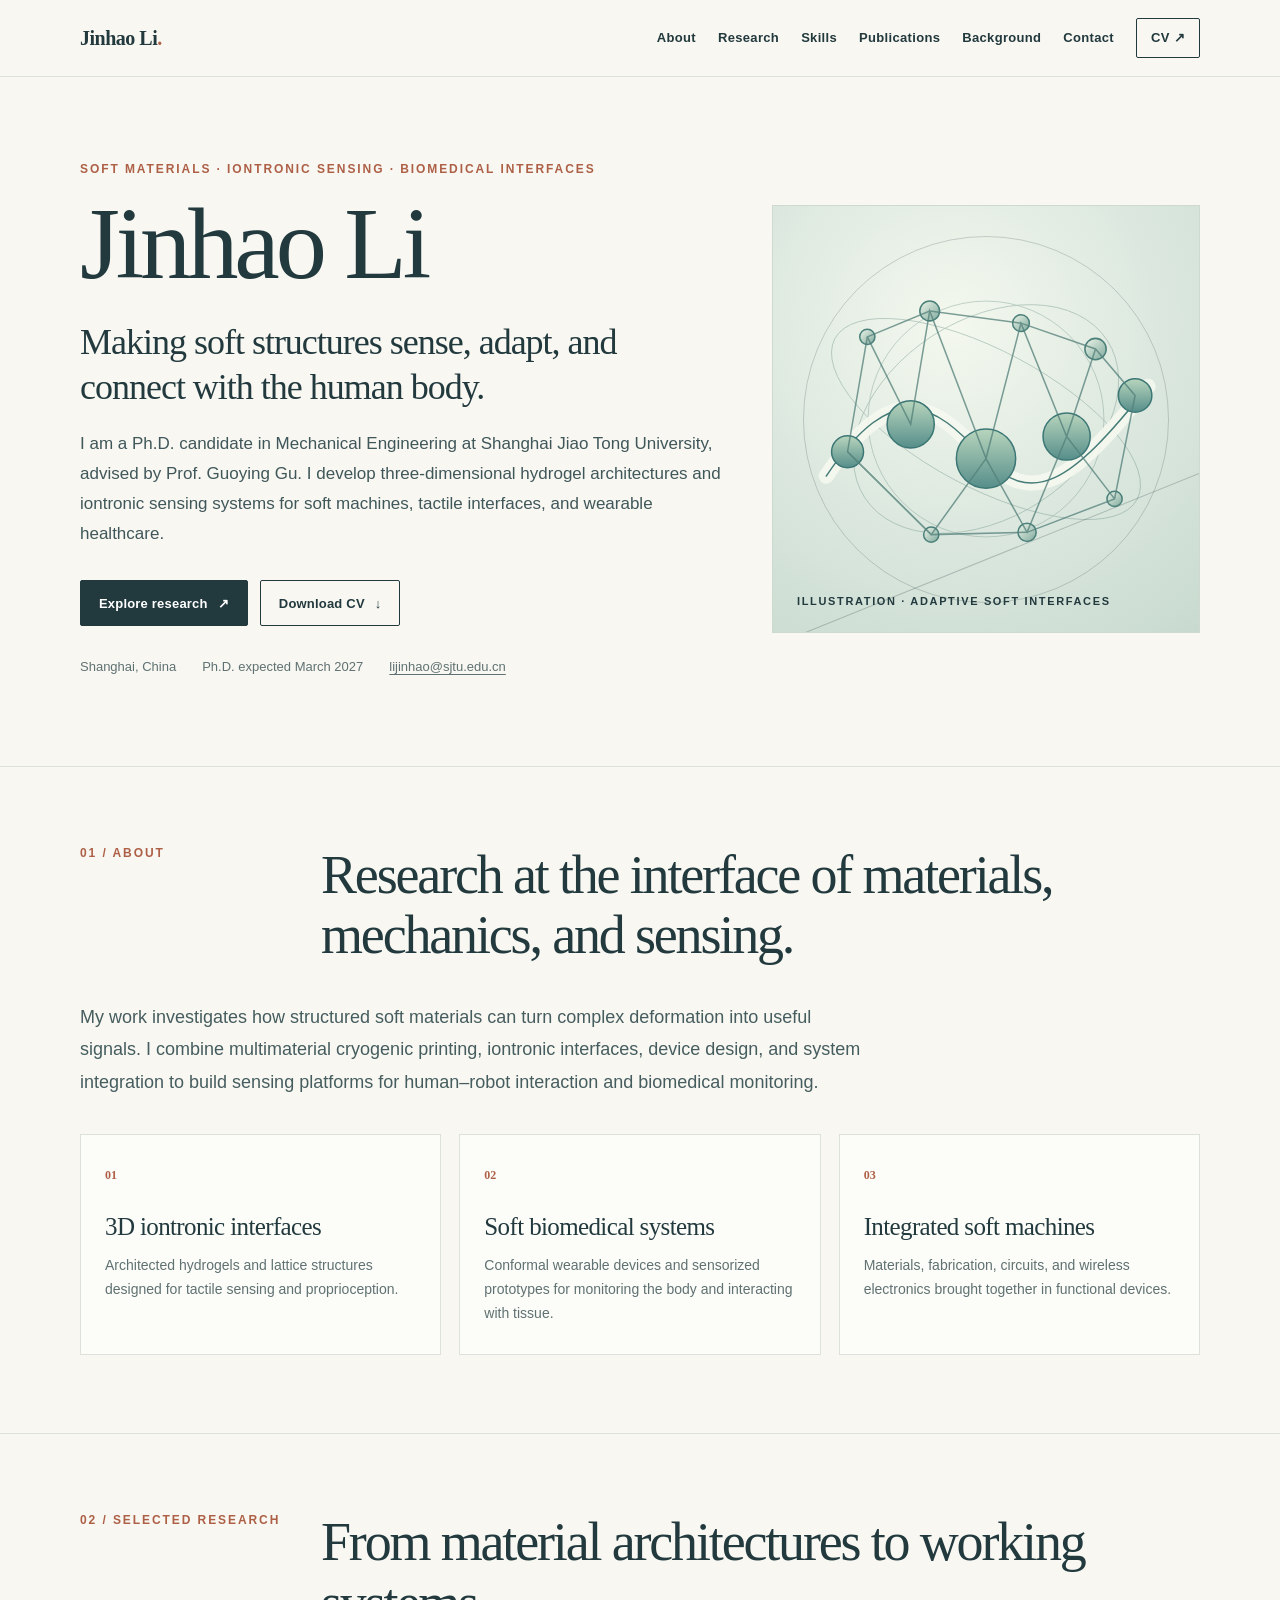
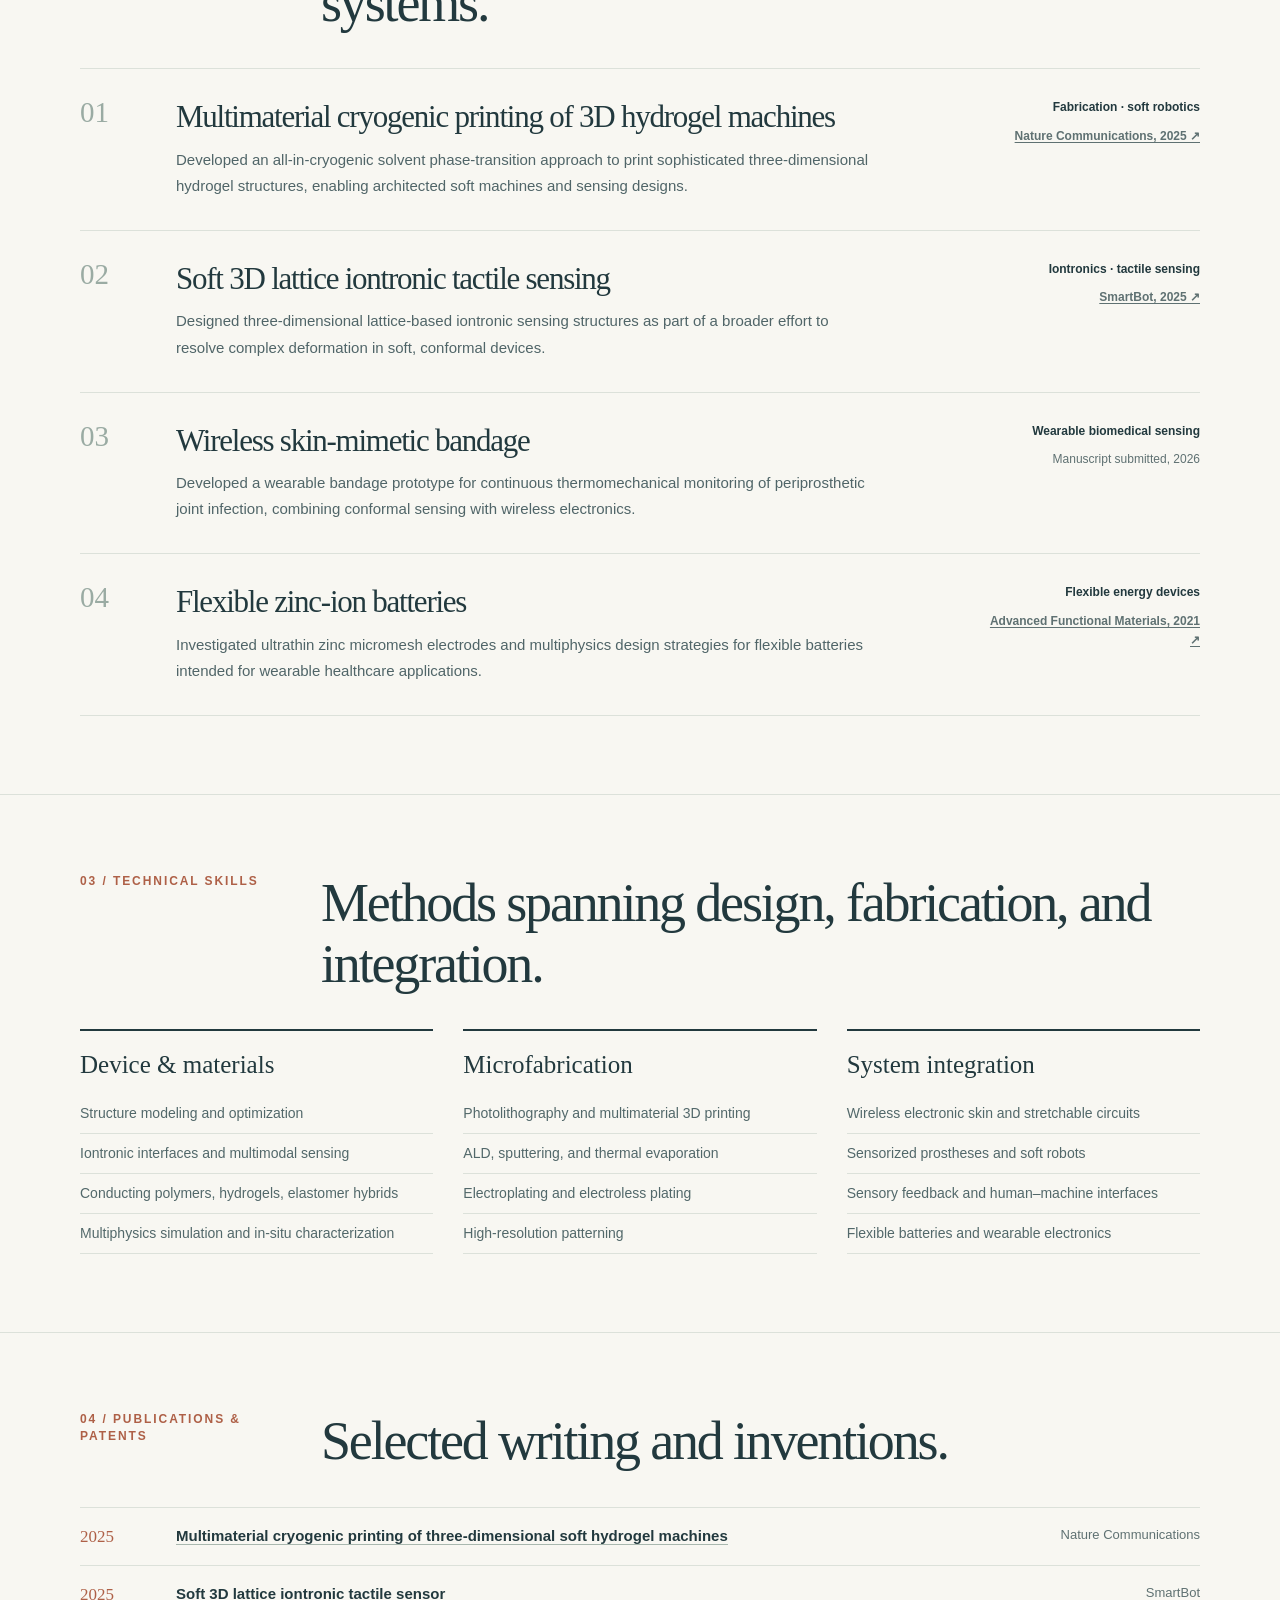
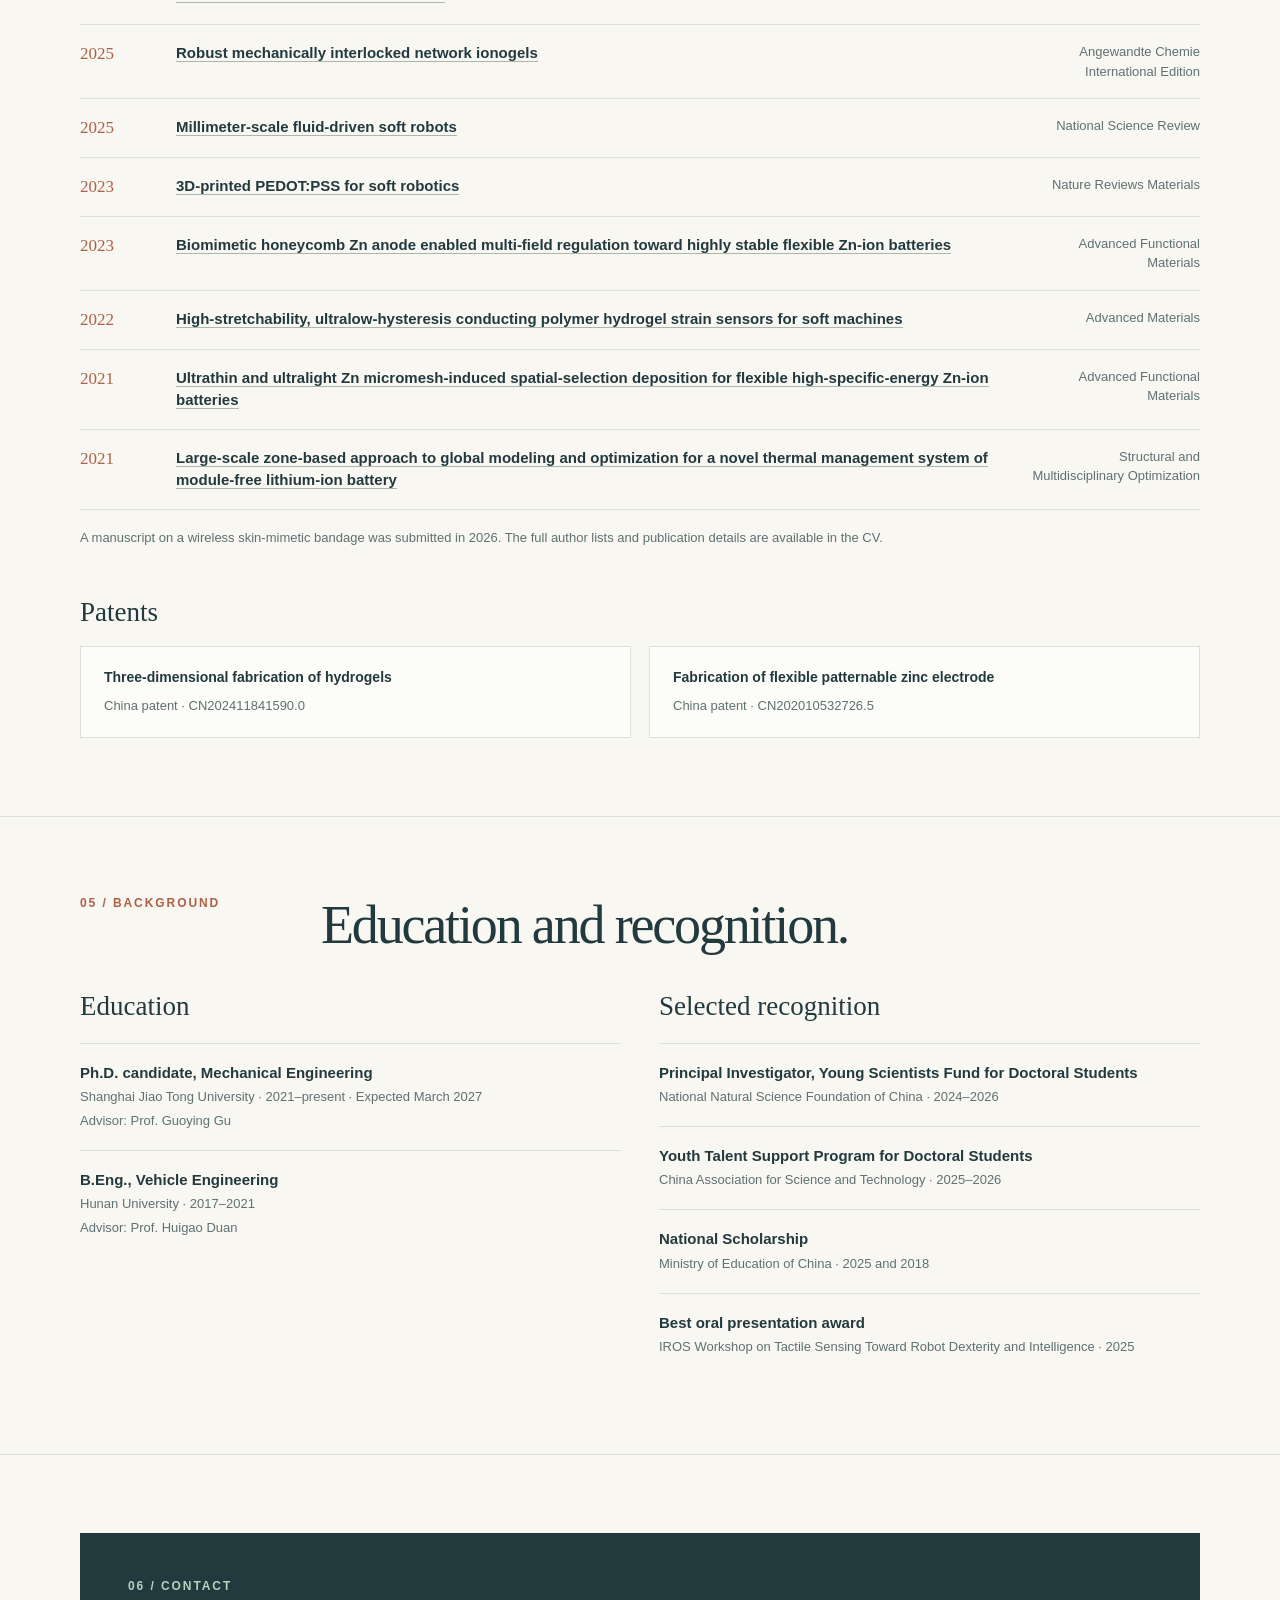
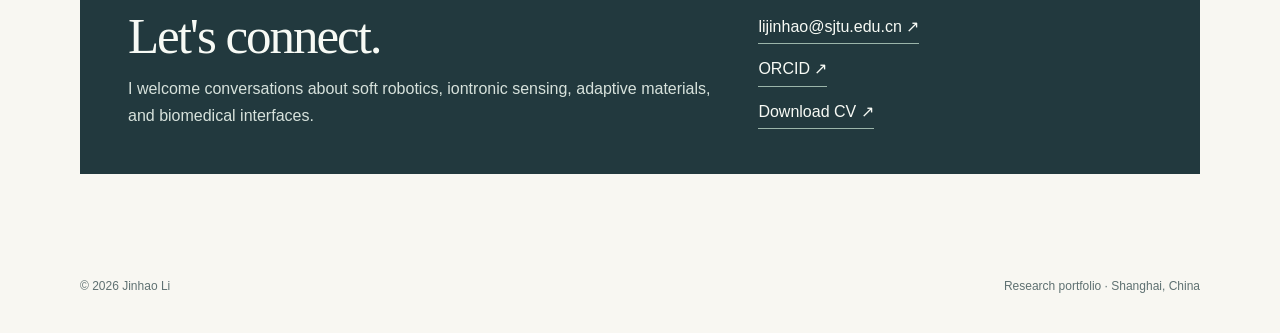
==== index.html @ f96c046f "Add files via upload" ====
<!doctype html>
<html lang="en">
<head>
  <meta charset="utf-8">
  <meta name="viewport" content="width=device-width, initial-scale=1">
  <meta name="theme-color" content="#f8f7f2">
  <meta name="description" content="Jinhao Li is a Ph.D. candidate in Mechanical Engineering at Shanghai Jiao Tong University researching iontronic sensing, soft hydrogel machines, and biomedical interfaces.">
  <title>Jinhao Li | Soft Materials &amp; Iontronic Sensing</title>
  <link rel="icon" href="data:image/svg+xml,%3Csvg xmlns='http://www.w3.org/2000/svg' viewBox='0 0 64 64'%3E%3Crect width='64' height='64' rx='12' fill='%2322393e'/%3E%3Ctext x='32' y='42' text-anchor='middle' fill='%23f8f7f2' font-size='29' font-family='Georgia'%3EJL%3C/text%3E%3C/svg%3E">
  <style>
    :root{--paper:#f8f7f2;--ink:#22393e;--muted:#5f7172;--line:#dce1da;--accent:#ae6047;--sage:#dce9de;--white:#fff;--width:1120px}
    *{box-sizing:border-box}
    html{scroll-behavior:smooth}
    body{margin:0;background:var(--paper);color:var(--ink);font:16px/1.65 -apple-system,BlinkMacSystemFont,"Segoe UI",Arial,sans-serif}
    a{color:inherit;text-underline-offset:.2em}
    a:hover{color:var(--accent)}
    a:focus-visible,summary:focus-visible{outline:3px solid var(--accent);outline-offset:4px}
    .wrap{width:min(var(--width),calc(100% - 56px));margin:auto}
    .skip{position:absolute;top:-50px;left:18px;background:var(--ink);color:#fff;padding:8px 14px;z-index:10}
    .skip:focus{top:12px;color:#fff}
    .site-header{border-bottom:1px solid var(--line);background:rgba(248,247,242,.95)}
    .nav{display:flex;align-items:center;justify-content:space-between;gap:28px;min-height:76px}
    .brand{font:700 20px/1 Georgia,"Times New Roman",serif;letter-spacing:-.025em;text-decoration:none;white-space:nowrap}
    .brand span{color:var(--accent)}
    .nav-links{display:flex;gap:22px;align-items:center;flex-wrap:wrap}
    .nav-links a{font-size:13px;font-weight:650;text-decoration:none;letter-spacing:.025em}
    .nav-links .nav-cv{padding:8px 14px;border:1px solid var(--ink);border-radius:2px}
    .eyebrow,.section-kicker{font-size:12px;line-height:1.4;font-weight:750;letter-spacing:.16em;text-transform:uppercase;color:var(--accent)}
    .hero{display:grid;grid-template-columns:minmax(0,1.2fr) minmax(330px,.8fr);align-items:center;gap:50px;padding:84px 0 88px}
    h1,h2,h3,p{margin-top:0}
    h1,h2,.feature-title{font-family:Georgia,"Times New Roman",serif;font-weight:400;letter-spacing:-.04em}
    h1{font-size:clamp(64px,8vw,110px);line-height:.98;margin:16px 0 26px}
    .hero-title{font-family:Georgia,"Times New Roman",serif;font-size:clamp(25px,3vw,36px);line-height:1.24;letter-spacing:-.028em;max-width:670px;margin-bottom:20px}
    .hero-copy{max-width:660px;color:#40575a;font-size:17px;line-height:1.75}
    .hero-actions{display:flex;flex-wrap:wrap;gap:12px;margin:32px 0 30px}
    .button{display:inline-flex;align-items:center;justify-content:center;gap:10px;min-height:46px;padding:10px 18px;border:1px solid var(--ink);border-radius:2px;text-decoration:none;font-size:13px;font-weight:750;letter-spacing:.015em}
    .button.primary{background:var(--ink);color:var(--white)}
    .button.primary:hover{background:var(--accent);border-color:var(--accent)}
    .button.secondary:hover{background:var(--sage)}
    .hero-meta{display:flex;gap:18px 26px;flex-wrap:wrap;color:var(--muted);font-size:13px}
    .art{position:relative;aspect-ratio:1/1;min-height:360px;border:1px solid #ced9cf;background:radial-gradient(circle at 42% 28%,#f4f8ee 0,#dce8df 52%,#c8dacf 100%);overflow:hidden}
    .art::before{content:"";position:absolute;inset:7%;border:1px solid rgba(34,57,62,.2);border-radius:50%}
    .art::after{content:"";position:absolute;left:-12%;right:-12%;bottom:17%;height:1px;background:rgba(34,57,62,.25);transform:rotate(-22deg)}
    .art svg{width:100%;height:100%;display:block}
    .art-label{position:absolute;left:24px;bottom:22px;font-size:11px;font-weight:750;letter-spacing:.15em;text-transform:uppercase;color:var(--ink)}
    section{scroll-margin-top:28px}
    .section{padding:78px 0;border-top:1px solid var(--line)}
    .section-head{display:grid;grid-template-columns:205px 1fr;gap:36px;margin-bottom:35px}
    h2{font-size:clamp(34px,4.5vw,54px);line-height:1.12;margin:0}
    .section-intro{max-width:790px;color:#465d5f;font-size:18px;line-height:1.8;margin:0}
    .focus-grid{display:grid;grid-template-columns:repeat(3,minmax(0,1fr));gap:18px}
    .focus{padding:26px 24px 29px;border:1px solid var(--line);background:#fcfcf8;min-height:216px}
    .focus .num{font:700 12px/1 Georgia,serif;color:var(--accent)}
    .focus h3{font:400 25px/1.15 Georgia,serif;letter-spacing:-.025em;margin:26px 0 12px}
    .focus p{font-size:14px;line-height:1.7;color:var(--muted);margin:0}
    .research-list{border-top:1px solid var(--line)}
    .research-item{display:grid;grid-template-columns:72px 1fr 215px;gap:24px;padding:29px 0 31px;border-bottom:1px solid var(--line)}
    .research-number{font:400 29px/1 Georgia,serif;color:#9aaba3}
    .feature-title{font-size:clamp(24px,3vw,31px);line-height:1.2;margin:0 0 11px}
    .research-item p{max-width:700px;color:#506568;font-size:15px;line-height:1.75;margin:0}
    .research-side{text-align:right;font-size:12px;line-height:1.6;color:var(--muted)}
    .research-side strong{display:block;color:var(--ink);font-weight:700;margin-bottom:9px}
    .research-side a{font-weight:700}
    .skills-grid{display:grid;grid-template-columns:repeat(3,minmax(0,1fr));gap:30px}
    .skill{padding-top:19px;border-top:2px solid var(--ink)}
    .skill h3{font:400 25px/1.2 Georgia,serif;margin-bottom:14px}
    .skill ul{list-style:none;padding:0;margin:0}
    .skill li{border-bottom:1px solid var(--line);padding:9px 0;color:#52686a;font-size:14px;line-height:1.5}
    .publication-list{list-style:none;padding:0;margin:0;border-top:1px solid var(--line)}
    .publication-list li{display:grid;grid-template-columns:72px 1fr 170px;gap:24px;align-items:start;padding:17px 0;border-bottom:1px solid var(--line)}
    .pub-year{font:400 17px/1.4 Georgia,serif;color:var(--accent)}
    .pub-title{font-size:15px;font-weight:650;line-height:1.5;margin:0}
    .pub-title a{text-decoration:none;border-bottom:1px solid #a9b8af}
    .pub-journal{text-align:right;color:var(--muted);font-size:13px;line-height:1.5}
    .note{font-size:13px;color:var(--muted);margin:17px 0 0}
    .subheading{font:400 27px/1.2 Georgia,serif;margin:48px 0 18px}
    .patents{display:grid;grid-template-columns:1fr 1fr;gap:18px}
    .patent{padding:20px 23px;border:1px solid var(--line);background:#fcfcf8}
    .patent strong{display:block;font-size:14px;line-height:1.5}
    .patent span{display:block;color:var(--muted);font-size:13px;margin-top:7px}
    .timeline{display:grid;grid-template-columns:1fr 1fr;gap:38px}
    .timeline h3{font:400 27px/1.2 Georgia,serif;margin-bottom:20px}
    .timeline-item{border-top:1px solid var(--line);padding:18px 0}
    .timeline-item strong{display:block;font-size:15px;line-height:1.5}
    .timeline-item span{display:block;color:var(--muted);font-size:13px;line-height:1.6;margin-top:3px}
    .contact-panel{display:grid;grid-template-columns:1.2fr .8fr;gap:40px;align-items:end;padding:45px 48px;background:var(--ink);color:#f7faf5}
    .contact-panel .section-kicker{color:#b8d0be}
    .contact-panel h2{font-size:clamp(35px,4vw,51px);margin:13px 0 10px}
    .contact-panel p{max-width:590px;color:#d7e2dc;line-height:1.7;margin:0}
    .contact-links{display:flex;flex-direction:column;gap:12px;align-items:flex-start}
    .contact-links a{color:#f7faf5;text-decoration:none;border-bottom:1px solid #9bb5aa;padding-bottom:3px;overflow-wrap:anywhere}
    .contact-links a:hover{color:#cfe5d6}
    footer{display:flex;justify-content:space-between;gap:18px;padding:25px 0 36px;color:var(--muted);font-size:12px}
    @media(max-width:920px){.hero{grid-template-columns:1fr;padding:65px 0}.art{width:min(100%,520px);min-height:320px}.section-head{grid-template-columns:1fr;gap:12px}.research-item{grid-template-columns:52px 1fr}.research-side{grid-column:2;text-align:left}.publication-list li{grid-template-columns:60px 1fr}.pub-journal{grid-column:2;text-align:left}}
    @media(max-width:680px){.wrap{width:calc(100% - 34px)}.nav{align-items:flex-start;flex-direction:column;padding:20px 0;gap:16px}.nav-links{width:100%;gap:10px 16px}.nav-links a{font-size:12px}.hero{padding:56px 0 64px;gap:35px}.hero>div{min-width:0}.hero-copy{font-size:16px}.art{min-height:0}.section{padding:62px 0}.focus-grid,.skills-grid,.timeline,.patents,.contact-panel{grid-template-columns:1fr}.focus{min-height:0}.research-item{grid-template-columns:42px 1fr;gap:12px}.contact-panel{padding:32px 26px}.contact-links{margin-top:10px}footer{flex-direction:column;gap:4px}}
    @media(prefers-reduced-motion:reduce){html{scroll-behavior:auto}}
  </style>
</head>
<body>
  <a class="skip" href="#main">Skip to content</a>
  <header class="site-header">
    <nav class="nav wrap" aria-label="Main navigation">
      <a class="brand" href="#top">Jinhao Li<span>.</span></a>
      <div class="nav-links">
        <a href="#about">About</a>
        <a href="#research">Research</a>
        <a href="#skills">Skills</a>
        <a href="#publications">Publications</a>
        <a href="#background">Background</a>
        <a href="#contact">Contact</a>
        <a class="nav-cv" href="CV_Jinhao_Li.pdf" target="_blank" rel="noopener">CV ↗</a>
      </div>
    </nav>
  </header>

  <main id="main">
    <div class="wrap" id="top">
      <div class="hero">
        <div>
          <div class="eyebrow">Soft materials · iontronic sensing · biomedical interfaces</div>
          <h1>Jinhao Li</h1>
          <p class="hero-title">Making soft structures sense, adapt, and connect with the human body.</p>
          <p class="hero-copy">I am a Ph.D. candidate in Mechanical Engineering at Shanghai Jiao Tong University, advised by Prof. Guoying Gu. I develop three-dimensional hydrogel architectures and iontronic sensing systems for soft machines, tactile interfaces, and wearable healthcare.</p>
          <div class="hero-actions">
            <a class="button primary" href="#research">Explore research <span aria-hidden="true">↗</span></a>
            <a class="button secondary" href="CV_Jinhao_Li.pdf" target="_blank" rel="noopener">Download CV <span aria-hidden="true">↓</span></a>
          </div>
          <div class="hero-meta"><span>Shanghai, China</span><span>Ph.D. expected March 2027</span><span><a href="mailto:lijinhao@sjtu.edu.cn">lijinhao@sjtu.edu.cn</a></span></div>
        </div>
        <div class="art" aria-hidden="true">
          <svg viewBox="0 0 560 560" xmlns="http://www.w3.org/2000/svg">
            <defs>
              <linearGradient id="g" x1="0" y1="0" x2="1" y2="1"><stop stop-color="#edf5e8"/><stop offset="1" stop-color="#80a99e"/></linearGradient>
              <linearGradient id="g2" x1="0" y1="0" x2="0" y2="1"><stop stop-color="#b8d5bd"/><stop offset="1" stop-color="#568e8a"/></linearGradient>
            </defs>
            <g fill="none" stroke="#668d83" stroke-width="1" opacity=".45"><ellipse cx="280" cy="280" rx="190" ry="130" transform="rotate(-33 280 280)"/><ellipse cx="280" cy="280" rx="225" ry="90" transform="rotate(28 280 280)"/><circle cx="280" cy="280" r="155"/></g>
            <path d="M70 355c89-133 143-94 205-27 65 70 116 38 218-91" fill="none" stroke="#f6f9f0" stroke-width="20" stroke-linecap="round" opacity=".9"/>
            <path d="M70 355c89-133 143-94 205-27 65 70 116 38 218-91" fill="none" stroke="#457c77" stroke-width="2" stroke-linecap="round"/>
            <g fill="url(#g2)" stroke="#3c7775" stroke-width="2"><circle cx="98" cy="323" r="21"/><circle cx="181" cy="287" r="31"/><circle cx="280" cy="332" r="39"/><circle cx="386" cy="303" r="31"/><circle cx="476" cy="249" r="22"/></g>
            <g fill="url(#g)" stroke="#4b807a" stroke-width="2"><circle cx="124" cy="172" r="10"/><circle cx="206" cy="138" r="13"/><circle cx="326" cy="154" r="11"/><circle cx="424" cy="188" r="14"/><circle cx="449" cy="385" r="10"/><circle cx="334" cy="429" r="12"/><circle cx="208" cy="432" r="10"/></g>
            <g fill="none" stroke="#527f79" stroke-width="2" opacity=".75"><path d="M124 172 206 138 326 154 424 188 476 249 449 385 334 429 208 432 98 323 124 172Z"/><path d="M124 172 181 287 206 138 280 332 326 154 386 303 424 188M98 323l110 109 72-100 54 97 52-126 63 82"/></g>
          </svg>
          <div class="art-label">Illustration · adaptive soft interfaces</div>
        </div>
      </div>
    </div>

    <section class="section" id="about"><div class="wrap">
      <div class="section-head"><div class="section-kicker">01 / About</div><h2>Research at the interface of materials, mechanics, and sensing.</h2></div>
      <p class="section-intro">My work investigates how structured soft materials can turn complex deformation into useful signals. I combine multimaterial cryogenic printing, iontronic interfaces, device design, and system integration to build sensing platforms for human–robot interaction and biomedical monitoring.</p>
      <div class="focus-grid" style="margin-top:36px">
        <article class="focus"><span class="num">01</span><h3>3D iontronic interfaces</h3><p>Architected hydrogels and lattice structures designed for tactile sensing and proprioception.</p></article>
        <article class="focus"><span class="num">02</span><h3>Soft biomedical systems</h3><p>Conformal wearable devices and sensorized prototypes for monitoring the body and interacting with tissue.</p></article>
        <article class="focus"><span class="num">03</span><h3>Integrated soft machines</h3><p>Materials, fabrication, circuits, and wireless electronics brought together in functional devices.</p></article>
      </div>
    </div></section>

    <section class="section" id="research"><div class="wrap">
      <div class="section-head"><div class="section-kicker">02 / Selected research</div><h2>From material architectures to working systems.</h2></div>
      <div class="research-list">
        <article class="research-item"><div class="research-number">01</div><div><h3 class="feature-title">Multimaterial cryogenic printing of 3D hydrogel machines</h3><p>Developed an all-in-cryogenic solvent phase-transition approach to print sophisticated three-dimensional hydrogel structures, enabling architected soft machines and sensing designs.</p></div><div class="research-side"><strong>Fabrication · soft robotics</strong><a href="https://www.nature.com/articles/s41467-024-55323-6" target="_blank" rel="noopener noreferrer">Nature Communications, 2025 ↗</a></div></article>
        <article class="research-item"><div class="research-number">02</div><div><h3 class="feature-title">Soft 3D lattice iontronic tactile sensing</h3><p>Designed three-dimensional lattice-based iontronic sensing structures as part of a broader effort to resolve complex deformation in soft, conformal devices.</p></div><div class="research-side"><strong>Iontronics · tactile sensing</strong><a href="https://onlinelibrary.wiley.com/doi/10.1002/smb2.70002" target="_blank" rel="noopener noreferrer">SmartBot, 2025 ↗</a></div></article>
        <article class="research-item"><div class="research-number">03</div><div><h3 class="feature-title">Wireless skin-mimetic bandage</h3><p>Developed a wearable bandage prototype for continuous thermomechanical monitoring of periprosthetic joint infection, combining conformal sensing with wireless electronics.</p></div><div class="research-side"><strong>Wearable biomedical sensing</strong><span>Manuscript submitted, 2026</span></div></article>
        <article class="research-item"><div class="research-number">04</div><div><h3 class="feature-title">Flexible zinc-ion batteries</h3><p>Investigated ultrathin zinc micromesh electrodes and multiphysics design strategies for flexible batteries intended for wearable healthcare applications.</p></div><div class="research-side"><strong>Flexible energy devices</strong><a href="https://advanced.onlinelibrary.wiley.com/doi/abs/10.1002/adfm.202106550" target="_blank" rel="noopener noreferrer">Advanced Functional Materials, 2021 ↗</a></div></article>
      </div>
    </div></section>

    <section class="section" id="skills"><div class="wrap">
      <div class="section-head"><div class="section-kicker">03 / Technical skills</div><h2>Methods spanning design, fabrication, and integration.</h2></div>
      <div class="skills-grid">
        <div class="skill"><h3>Device &amp; materials</h3><ul><li>Structure modeling and optimization</li><li>Iontronic interfaces and multimodal sensing</li><li>Conducting polymers, hydrogels, elastomer hybrids</li><li>Multiphysics simulation and in-situ characterization</li></ul></div>
        <div class="skill"><h3>Microfabrication</h3><ul><li>Photolithography and multimaterial 3D printing</li><li>ALD, sputtering, and thermal evaporation</li><li>Electroplating and electroless plating</li><li>High-resolution patterning</li></ul></div>
        <div class="skill"><h3>System integration</h3><ul><li>Wireless electronic skin and stretchable circuits</li><li>Sensorized prostheses and soft robots</li><li>Sensory feedback and human–machine interfaces</li><li>Flexible batteries and wearable electronics</li></ul></div>
      </div>
    </div></section>

    <section class="section" id="publications"><div class="wrap">
      <div class="section-head"><div class="section-kicker">04 / Publications &amp; patents</div><h2>Selected writing and inventions.</h2></div>
      <ol class="publication-list">
        <li><span class="pub-year">2025</span><p class="pub-title"><a href="https://www.nature.com/articles/s41467-024-55323-6" target="_blank" rel="noopener noreferrer">Multimaterial cryogenic printing of three-dimensional soft hydrogel machines</a></p><span class="pub-journal">Nature Communications</span></li>
        <li><span class="pub-year">2025</span><p class="pub-title"><a href="https://onlinelibrary.wiley.com/doi/10.1002/smb2.70002" target="_blank" rel="noopener noreferrer">Soft 3D lattice iontronic tactile sensor</a></p><span class="pub-journal">SmartBot</span></li>
        <li><span class="pub-year">2025</span><p class="pub-title"><a href="https://onlinelibrary.wiley.com/doi/abs/10.1002/anie.202423847" target="_blank" rel="noopener noreferrer">Robust mechanically interlocked network ionogels</a></p><span class="pub-journal">Angewandte Chemie International Edition</span></li>
        <li><span class="pub-year">2025</span><p class="pub-title"><a href="https://doi.org/10.1093/nsr/nwaf413" target="_blank" rel="noopener noreferrer">Millimeter-scale fluid-driven soft robots</a></p><span class="pub-journal">National Science Review</span></li>
        <li><span class="pub-year">2023</span><p class="pub-title"><a href="https://www.nature.com/articles/s41578-023-00587-5" target="_blank" rel="noopener noreferrer">3D-printed PEDOT:PSS for soft robotics</a></p><span class="pub-journal">Nature Reviews Materials</span></li>
        <li><span class="pub-year">2023</span><p class="pub-title"><a href="https://advanced.onlinelibrary.wiley.com/doi/abs/10.1002/adfm.202300419" target="_blank" rel="noopener noreferrer">Biomimetic honeycomb Zn anode enabled multi-field regulation toward highly stable flexible Zn-ion batteries</a></p><span class="pub-journal">Advanced Functional Materials</span></li>
        <li><span class="pub-year">2022</span><p class="pub-title"><a href="https://advanced.onlinelibrary.wiley.com/doi/10.1002/adma.202203650" target="_blank" rel="noopener noreferrer">High-stretchability, ultralow-hysteresis conducting polymer hydrogel strain sensors for soft machines</a></p><span class="pub-journal">Advanced Materials</span></li>
        <li><span class="pub-year">2021</span><p class="pub-title"><a href="https://advanced.onlinelibrary.wiley.com/doi/abs/10.1002/adfm.202106550" target="_blank" rel="noopener noreferrer">Ultrathin and ultralight Zn micromesh-induced spatial-selection deposition for flexible high-specific-energy Zn-ion batteries</a></p><span class="pub-journal">Advanced Functional Materials</span></li>
        <li><span class="pub-year">2021</span><p class="pub-title"><a href="https://link.springer.com/article/10.1007/s00158-021-03042-7" target="_blank" rel="noopener noreferrer">Large-scale zone-based approach to global modeling and optimization for a novel thermal management system of module-free lithium-ion battery</a></p><span class="pub-journal">Structural and Multidisciplinary Optimization</span></li>
      </ol>
      <p class="note">A manuscript on a wireless skin-mimetic bandage was submitted in 2026. The full author lists and publication details are available in the CV.</p>
      <h3 class="subheading">Patents</h3>
      <div class="patents">
        <div class="patent"><strong>Three-dimensional fabrication of hydrogels</strong><span>China patent · CN202411841590.0</span></div>
        <div class="patent"><strong>Fabrication of flexible patternable zinc electrode</strong><span>China patent · CN202010532726.5</span></div>
      </div>
    </div></section>

    <section class="section" id="background"><div class="wrap">
      <div class="section-head"><div class="section-kicker">05 / Background</div><h2>Education and recognition.</h2></div>
      <div class="timeline">
        <div><h3>Education</h3><div class="timeline-item"><strong>Ph.D. candidate, Mechanical Engineering</strong><span>Shanghai Jiao Tong University · 2021–present · Expected March 2027</span><span>Advisor: Prof. Guoying Gu</span></div><div class="timeline-item"><strong>B.Eng., Vehicle Engineering</strong><span>Hunan University · 2017–2021</span><span>Advisor: Prof. Huigao Duan</span></div></div>
        <div><h3>Selected recognition</h3><div class="timeline-item"><strong>Principal Investigator, Young Scientists Fund for Doctoral Students</strong><span>National Natural Science Foundation of China · 2024–2026</span></div><div class="timeline-item"><strong>Youth Talent Support Program for Doctoral Students</strong><span>China Association for Science and Technology · 2025–2026</span></div><div class="timeline-item"><strong>National Scholarship</strong><span>Ministry of Education of China · 2025 and 2018</span></div><div class="timeline-item"><strong>Best oral presentation award</strong><span>IROS Workshop on Tactile Sensing Toward Robot Dexterity and Intelligence · 2025</span></div></div>
      </div>
    </div></section>

    <section class="section" id="contact"><div class="wrap"><div class="contact-panel">
      <div><div class="section-kicker">06 / Contact</div><h2>Let's connect.</h2><p>I welcome conversations about soft robotics, iontronic sensing, adaptive materials, and biomedical interfaces.</p></div>
      <div class="contact-links"><a href="mailto:lijinhao@sjtu.edu.cn">lijinhao@sjtu.edu.cn ↗</a><a href="https://orcid.org/0009-0001-1535-3664" target="_blank" rel="noopener noreferrer">ORCID ↗</a><a href="CV_Jinhao_Li.pdf" target="_blank" rel="noopener">Download CV ↗</a></div>
    </div></div></section>
  </main>
  <footer class="wrap"><span>© 2026 Jinhao Li</span><span>Research portfolio · Shanghai, China</span></footer>
</body>
</html>
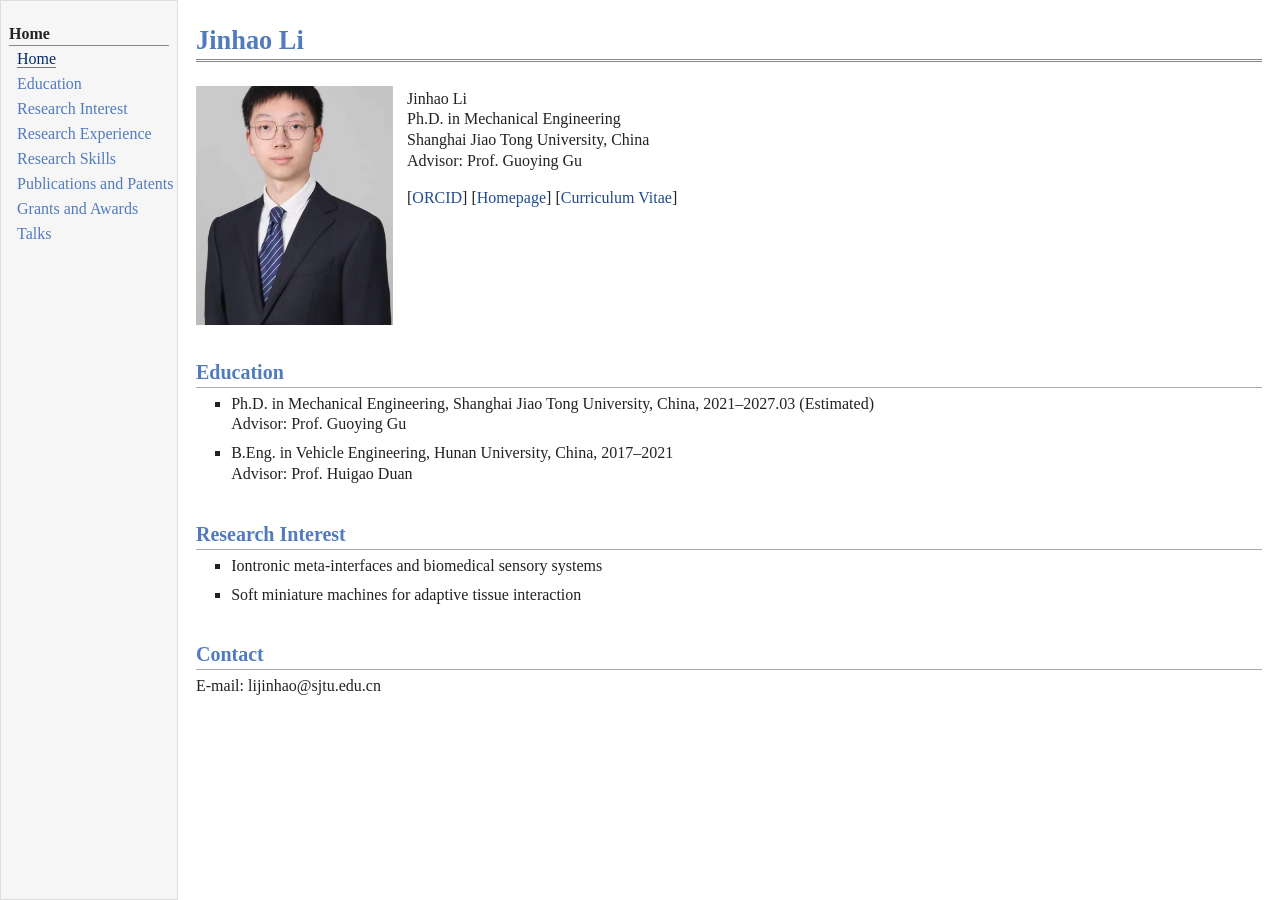
==== commit d2b211ba: "Publish CV-based academic homepage" ====
--- a/index.html
+++ b/index.html
@@ -1,213 +1,44 @@
 <!doctype html>
 <html lang="en">
 <head>
-  <meta charset="utf-8">
-  <meta name="viewport" content="width=device-width, initial-scale=1">
-  <meta name="theme-color" content="#f8f7f2">
-  <meta name="description" content="Jinhao Li is a Ph.D. candidate in Mechanical Engineering at Shanghai Jiao Tong University researching iontronic sensing, soft hydrogel machines, and biomedical interfaces.">
-  <title>Jinhao Li | Soft Materials &amp; Iontronic Sensing</title>
-  <link rel="icon" href="data:image/svg+xml,%3Csvg xmlns='http://www.w3.org/2000/svg' viewBox='0 0 64 64'%3E%3Crect width='64' height='64' rx='12' fill='%2322393e'/%3E%3Ctext x='32' y='42' text-anchor='middle' fill='%23f8f7f2' font-size='29' font-family='Georgia'%3EJL%3C/text%3E%3C/svg%3E">
-  <style>
-    :root{--paper:#f8f7f2;--ink:#22393e;--muted:#5f7172;--line:#dce1da;--accent:#ae6047;--sage:#dce9de;--white:#fff;--width:1120px}
-    *{box-sizing:border-box}
-    html{scroll-behavior:smooth}
-    body{margin:0;background:var(--paper);color:var(--ink);font:16px/1.65 -apple-system,BlinkMacSystemFont,"Segoe UI",Arial,sans-serif}
-    a{color:inherit;text-underline-offset:.2em}
-    a:hover{color:var(--accent)}
-    a:focus-visible,summary:focus-visible{outline:3px solid var(--accent);outline-offset:4px}
-    .wrap{width:min(var(--width),calc(100% - 56px));margin:auto}
-    .skip{position:absolute;top:-50px;left:18px;background:var(--ink);color:#fff;padding:8px 14px;z-index:10}
-    .skip:focus{top:12px;color:#fff}
-    .site-header{border-bottom:1px solid var(--line);background:rgba(248,247,242,.95)}
-    .nav{display:flex;align-items:center;justify-content:space-between;gap:28px;min-height:76px}
-    .brand{font:700 20px/1 Georgia,"Times New Roman",serif;letter-spacing:-.025em;text-decoration:none;white-space:nowrap}
-    .brand span{color:var(--accent)}
-    .nav-links{display:flex;gap:22px;align-items:center;flex-wrap:wrap}
-    .nav-links a{font-size:13px;font-weight:650;text-decoration:none;letter-spacing:.025em}
-    .nav-links .nav-cv{padding:8px 14px;border:1px solid var(--ink);border-radius:2px}
-    .eyebrow,.section-kicker{font-size:12px;line-height:1.4;font-weight:750;letter-spacing:.16em;text-transform:uppercase;color:var(--accent)}
-    .hero{display:grid;grid-template-columns:minmax(0,1.2fr) minmax(330px,.8fr);align-items:center;gap:50px;padding:84px 0 88px}
-    h1,h2,h3,p{margin-top:0}
-    h1,h2,.feature-title{font-family:Georgia,"Times New Roman",serif;font-weight:400;letter-spacing:-.04em}
-    h1{font-size:clamp(64px,8vw,110px);line-height:.98;margin:16px 0 26px}
-    .hero-title{font-family:Georgia,"Times New Roman",serif;font-size:clamp(25px,3vw,36px);line-height:1.24;letter-spacing:-.028em;max-width:670px;margin-bottom:20px}
-    .hero-copy{max-width:660px;color:#40575a;font-size:17px;line-height:1.75}
-    .hero-actions{display:flex;flex-wrap:wrap;gap:12px;margin:32px 0 30px}
-    .button{display:inline-flex;align-items:center;justify-content:center;gap:10px;min-height:46px;padding:10px 18px;border:1px solid var(--ink);border-radius:2px;text-decoration:none;font-size:13px;font-weight:750;letter-spacing:.015em}
-    .button.primary{background:var(--ink);color:var(--white)}
-    .button.primary:hover{background:var(--accent);border-color:var(--accent)}
-    .button.secondary:hover{background:var(--sage)}
-    .hero-meta{display:flex;gap:18px 26px;flex-wrap:wrap;color:var(--muted);font-size:13px}
-    .art{position:relative;aspect-ratio:1/1;min-height:360px;border:1px solid #ced9cf;background:radial-gradient(circle at 42% 28%,#f4f8ee 0,#dce8df 52%,#c8dacf 100%);overflow:hidden}
-    .art::before{content:"";position:absolute;inset:7%;border:1px solid rgba(34,57,62,.2);border-radius:50%}
-    .art::after{content:"";position:absolute;left:-12%;right:-12%;bottom:17%;height:1px;background:rgba(34,57,62,.25);transform:rotate(-22deg)}
-    .art svg{width:100%;height:100%;display:block}
-    .art-label{position:absolute;left:24px;bottom:22px;font-size:11px;font-weight:750;letter-spacing:.15em;text-transform:uppercase;color:var(--ink)}
-    section{scroll-margin-top:28px}
-    .section{padding:78px 0;border-top:1px solid var(--line)}
-    .section-head{display:grid;grid-template-columns:205px 1fr;gap:36px;margin-bottom:35px}
-    h2{font-size:clamp(34px,4.5vw,54px);line-height:1.12;margin:0}
-    .section-intro{max-width:790px;color:#465d5f;font-size:18px;line-height:1.8;margin:0}
-    .focus-grid{display:grid;grid-template-columns:repeat(3,minmax(0,1fr));gap:18px}
-    .focus{padding:26px 24px 29px;border:1px solid var(--line);background:#fcfcf8;min-height:216px}
-    .focus .num{font:700 12px/1 Georgia,serif;color:var(--accent)}
-    .focus h3{font:400 25px/1.15 Georgia,serif;letter-spacing:-.025em;margin:26px 0 12px}
-    .focus p{font-size:14px;line-height:1.7;color:var(--muted);margin:0}
-    .research-list{border-top:1px solid var(--line)}
-    .research-item{display:grid;grid-template-columns:72px 1fr 215px;gap:24px;padding:29px 0 31px;border-bottom:1px solid var(--line)}
-    .research-number{font:400 29px/1 Georgia,serif;color:#9aaba3}
-    .feature-title{font-size:clamp(24px,3vw,31px);line-height:1.2;margin:0 0 11px}
-    .research-item p{max-width:700px;color:#506568;font-size:15px;line-height:1.75;margin:0}
-    .research-side{text-align:right;font-size:12px;line-height:1.6;color:var(--muted)}
-    .research-side strong{display:block;color:var(--ink);font-weight:700;margin-bottom:9px}
-    .research-side a{font-weight:700}
-    .skills-grid{display:grid;grid-template-columns:repeat(3,minmax(0,1fr));gap:30px}
-    .skill{padding-top:19px;border-top:2px solid var(--ink)}
-    .skill h3{font:400 25px/1.2 Georgia,serif;margin-bottom:14px}
-    .skill ul{list-style:none;padding:0;margin:0}
-    .skill li{border-bottom:1px solid var(--line);padding:9px 0;color:#52686a;font-size:14px;line-height:1.5}
-    .publication-list{list-style:none;padding:0;margin:0;border-top:1px solid var(--line)}
-    .publication-list li{display:grid;grid-template-columns:72px 1fr 170px;gap:24px;align-items:start;padding:17px 0;border-bottom:1px solid var(--line)}
-    .pub-year{font:400 17px/1.4 Georgia,serif;color:var(--accent)}
-    .pub-title{font-size:15px;font-weight:650;line-height:1.5;margin:0}
-    .pub-title a{text-decoration:none;border-bottom:1px solid #a9b8af}
-    .pub-journal{text-align:right;color:var(--muted);font-size:13px;line-height:1.5}
-    .note{font-size:13px;color:var(--muted);margin:17px 0 0}
-    .subheading{font:400 27px/1.2 Georgia,serif;margin:48px 0 18px}
-    .patents{display:grid;grid-template-columns:1fr 1fr;gap:18px}
-    .patent{padding:20px 23px;border:1px solid var(--line);background:#fcfcf8}
-    .patent strong{display:block;font-size:14px;line-height:1.5}
-    .patent span{display:block;color:var(--muted);font-size:13px;margin-top:7px}
-    .timeline{display:grid;grid-template-columns:1fr 1fr;gap:38px}
-    .timeline h3{font:400 27px/1.2 Georgia,serif;margin-bottom:20px}
-    .timeline-item{border-top:1px solid var(--line);padding:18px 0}
-    .timeline-item strong{display:block;font-size:15px;line-height:1.5}
-    .timeline-item span{display:block;color:var(--muted);font-size:13px;line-height:1.6;margin-top:3px}
-    .contact-panel{display:grid;grid-template-columns:1.2fr .8fr;gap:40px;align-items:end;padding:45px 48px;background:var(--ink);color:#f7faf5}
-    .contact-panel .section-kicker{color:#b8d0be}
-    .contact-panel h2{font-size:clamp(35px,4vw,51px);margin:13px 0 10px}
-    .contact-panel p{max-width:590px;color:#d7e2dc;line-height:1.7;margin:0}
-    .contact-links{display:flex;flex-direction:column;gap:12px;align-items:flex-start}
-    .contact-links a{color:#f7faf5;text-decoration:none;border-bottom:1px solid #9bb5aa;padding-bottom:3px;overflow-wrap:anywhere}
-    .contact-links a:hover{color:#cfe5d6}
-    footer{display:flex;justify-content:space-between;gap:18px;padding:25px 0 36px;color:var(--muted);font-size:12px}
-    @media(max-width:920px){.hero{grid-template-columns:1fr;padding:65px 0}.art{width:min(100%,520px);min-height:320px}.section-head{grid-template-columns:1fr;gap:12px}.research-item{grid-template-columns:52px 1fr}.research-side{grid-column:2;text-align:left}.publication-list li{grid-template-columns:60px 1fr}.pub-journal{grid-column:2;text-align:left}}
-    @media(max-width:680px){.wrap{width:calc(100% - 34px)}.nav{align-items:flex-start;flex-direction:column;padding:20px 0;gap:16px}.nav-links{width:100%;gap:10px 16px}.nav-links a{font-size:12px}.hero{padding:56px 0 64px;gap:35px}.hero>div{min-width:0}.hero-copy{font-size:16px}.art{min-height:0}.section{padding:62px 0}.focus-grid,.skills-grid,.timeline,.patents,.contact-panel{grid-template-columns:1fr}.focus{min-height:0}.research-item{grid-template-columns:42px 1fr;gap:12px}.contact-panel{padding:32px 26px}.contact-links{margin-top:10px}footer{flex-direction:column;gap:4px}}
-    @media(prefers-reduced-motion:reduce){html{scroll-behavior:auto}}
-  </style>
+<meta charset="utf-8">
+<meta name="viewport" content="width=device-width, initial-scale=1">
+<meta name="description" content="Jinhao Li — academic CV, research experience, skills, publications, patents, awards, and talks.">
+<title>Jinhao Li | Jinhao Li</title>
+<link rel="stylesheet" href="style.css">
 </head>
 <body>
-  <a class="skip" href="#main">Skip to content</a>
-  <header class="site-header">
-    <nav class="nav wrap" aria-label="Main navigation">
-      <a class="brand" href="#top">Jinhao Li<span>.</span></a>
-      <div class="nav-links">
-        <a href="#about">About</a>
-        <a href="#research">Research</a>
-        <a href="#skills">Skills</a>
-        <a href="#publications">Publications</a>
-        <a href="#background">Background</a>
-        <a href="#contact">Contact</a>
-        <a class="nav-cv" href="CV_Jinhao_Li.pdf" target="_blank" rel="noopener">CV ↗</a>
-      </div>
-    </nav>
-  </header>
+<a class="skip" href="#layout-content">Skip to content</a>
+<div id="layout">
+<nav id="layout-menu" aria-label="CV sections"><div class="menu-category">Home</div><div class="menu-item"><a href="index.html" class="current" aria-current="page">Home</a></div><div class="menu-item"><a href="index.html#education">Education</a></div><div class="menu-item"><a href="index.html#research-interest">Research Interest</a></div><div class="menu-item"><a href="research-experience.html">Research Experience</a></div><div class="menu-item"><a href="research-skills.html">Research Skills</a></div><div class="menu-item"><a href="publications.html">Publications and Patents</a></div><div class="menu-item"><a href="grants-and-awards.html">Grants and Awards</a></div><div class="menu-item"><a href="talks.html">Talks</a></div></nav>
+<main id="layout-content">
+<div id="toptitle"><h1>Jinhao Li</h1></div>
+<div class="profile">
+<div class="portrait-frame"><img src="portrait.jpg" alt="Portrait of Jinhao Li" width="197" height="239"></div>
+<div class="profile-text">
+<p>Jinhao Li<br>
+Ph.D. in Mechanical Engineering<br>
+Shanghai Jiao Tong University, China<br>
+Advisor: Prof. Guoying Gu</p>
+<p>[<a href="https://orcid.org/0009-0001-1535-3664">ORCID</a>]
+[<a href="https://softrobotics.sjtu.edu.cn/">Homepage</a>]
+[<a href="CV_Jinhao_Li.pdf">Curriculum Vitae</a>]</p>
+</div>
+</div>
+<h2 id="education">Education</h2>
+<ul>
+<li><p>Ph.D. in Mechanical Engineering, Shanghai Jiao Tong University, China, 2021–2027.03 (Estimated)<br>Advisor: Prof. Guoying Gu</p></li>
+<li><p>B.Eng. in Vehicle Engineering, Hunan University, China, 2017–2021<br>Advisor: Prof. Huigao Duan</p></li>
+</ul>
+<h2 id="research-interest">Research Interest</h2>
+<ul>
+<li><p>Iontronic meta-interfaces and biomedical sensory systems</p></li>
+<li><p>Soft miniature machines for adaptive tissue interaction</p></li>
+</ul>
+<h2>Contact</h2>
+<p>E-mail: lijinhao@sjtu.edu.cn</p>
 
-  <main id="main">
-    <div class="wrap" id="top">
-      <div class="hero">
-        <div>
-          <div class="eyebrow">Soft materials · iontronic sensing · biomedical interfaces</div>
-          <h1>Jinhao Li</h1>
-          <p class="hero-title">Making soft structures sense, adapt, and connect with the human body.</p>
-          <p class="hero-copy">I am a Ph.D. candidate in Mechanical Engineering at Shanghai Jiao Tong University, advised by Prof. Guoying Gu. I develop three-dimensional hydrogel architectures and iontronic sensing systems for soft machines, tactile interfaces, and wearable healthcare.</p>
-          <div class="hero-actions">
-            <a class="button primary" href="#research">Explore research <span aria-hidden="true">↗</span></a>
-            <a class="button secondary" href="CV_Jinhao_Li.pdf" target="_blank" rel="noopener">Download CV <span aria-hidden="true">↓</span></a>
-          </div>
-          <div class="hero-meta"><span>Shanghai, China</span><span>Ph.D. expected March 2027</span><span><a href="mailto:lijinhao@sjtu.edu.cn">lijinhao@sjtu.edu.cn</a></span></div>
-        </div>
-        <div class="art" aria-hidden="true">
-          <svg viewBox="0 0 560 560" xmlns="http://www.w3.org/2000/svg">
-            <defs>
-              <linearGradient id="g" x1="0" y1="0" x2="1" y2="1"><stop stop-color="#edf5e8"/><stop offset="1" stop-color="#80a99e"/></linearGradient>
-              <linearGradient id="g2" x1="0" y1="0" x2="0" y2="1"><stop stop-color="#b8d5bd"/><stop offset="1" stop-color="#568e8a"/></linearGradient>
-            </defs>
-            <g fill="none" stroke="#668d83" stroke-width="1" opacity=".45"><ellipse cx="280" cy="280" rx="190" ry="130" transform="rotate(-33 280 280)"/><ellipse cx="280" cy="280" rx="225" ry="90" transform="rotate(28 280 280)"/><circle cx="280" cy="280" r="155"/></g>
-            <path d="M70 355c89-133 143-94 205-27 65 70 116 38 218-91" fill="none" stroke="#f6f9f0" stroke-width="20" stroke-linecap="round" opacity=".9"/>
-            <path d="M70 355c89-133 143-94 205-27 65 70 116 38 218-91" fill="none" stroke="#457c77" stroke-width="2" stroke-linecap="round"/>
-            <g fill="url(#g2)" stroke="#3c7775" stroke-width="2"><circle cx="98" cy="323" r="21"/><circle cx="181" cy="287" r="31"/><circle cx="280" cy="332" r="39"/><circle cx="386" cy="303" r="31"/><circle cx="476" cy="249" r="22"/></g>
-            <g fill="url(#g)" stroke="#4b807a" stroke-width="2"><circle cx="124" cy="172" r="10"/><circle cx="206" cy="138" r="13"/><circle cx="326" cy="154" r="11"/><circle cx="424" cy="188" r="14"/><circle cx="449" cy="385" r="10"/><circle cx="334" cy="429" r="12"/><circle cx="208" cy="432" r="10"/></g>
-            <g fill="none" stroke="#527f79" stroke-width="2" opacity=".75"><path d="M124 172 206 138 326 154 424 188 476 249 449 385 334 429 208 432 98 323 124 172Z"/><path d="M124 172 181 287 206 138 280 332 326 154 386 303 424 188M98 323l110 109 72-100 54 97 52-126 63 82"/></g>
-          </svg>
-          <div class="art-label">Illustration · adaptive soft interfaces</div>
-        </div>
-      </div>
-    </div>
-
-    <section class="section" id="about"><div class="wrap">
-      <div class="section-head"><div class="section-kicker">01 / About</div><h2>Research at the interface of materials, mechanics, and sensing.</h2></div>
-      <p class="section-intro">My work investigates how structured soft materials can turn complex deformation into useful signals. I combine multimaterial cryogenic printing, iontronic interfaces, device design, and system integration to build sensing platforms for human–robot interaction and biomedical monitoring.</p>
-      <div class="focus-grid" style="margin-top:36px">
-        <article class="focus"><span class="num">01</span><h3>3D iontronic interfaces</h3><p>Architected hydrogels and lattice structures designed for tactile sensing and proprioception.</p></article>
-        <article class="focus"><span class="num">02</span><h3>Soft biomedical systems</h3><p>Conformal wearable devices and sensorized prototypes for monitoring the body and interacting with tissue.</p></article>
-        <article class="focus"><span class="num">03</span><h3>Integrated soft machines</h3><p>Materials, fabrication, circuits, and wireless electronics brought together in functional devices.</p></article>
-      </div>
-    </div></section>
-
-    <section class="section" id="research"><div class="wrap">
-      <div class="section-head"><div class="section-kicker">02 / Selected research</div><h2>From material architectures to working systems.</h2></div>
-      <div class="research-list">
-        <article class="research-item"><div class="research-number">01</div><div><h3 class="feature-title">Multimaterial cryogenic printing of 3D hydrogel machines</h3><p>Developed an all-in-cryogenic solvent phase-transition approach to print sophisticated three-dimensional hydrogel structures, enabling architected soft machines and sensing designs.</p></div><div class="research-side"><strong>Fabrication · soft robotics</strong><a href="https://www.nature.com/articles/s41467-024-55323-6" target="_blank" rel="noopener noreferrer">Nature Communications, 2025 ↗</a></div></article>
-        <article class="research-item"><div class="research-number">02</div><div><h3 class="feature-title">Soft 3D lattice iontronic tactile sensing</h3><p>Designed three-dimensional lattice-based iontronic sensing structures as part of a broader effort to resolve complex deformation in soft, conformal devices.</p></div><div class="research-side"><strong>Iontronics · tactile sensing</strong><a href="https://onlinelibrary.wiley.com/doi/10.1002/smb2.70002" target="_blank" rel="noopener noreferrer">SmartBot, 2025 ↗</a></div></article>
-        <article class="research-item"><div class="research-number">03</div><div><h3 class="feature-title">Wireless skin-mimetic bandage</h3><p>Developed a wearable bandage prototype for continuous thermomechanical monitoring of periprosthetic joint infection, combining conformal sensing with wireless electronics.</p></div><div class="research-side"><strong>Wearable biomedical sensing</strong><span>Manuscript submitted, 2026</span></div></article>
-        <article class="research-item"><div class="research-number">04</div><div><h3 class="feature-title">Flexible zinc-ion batteries</h3><p>Investigated ultrathin zinc micromesh electrodes and multiphysics design strategies for flexible batteries intended for wearable healthcare applications.</p></div><div class="research-side"><strong>Flexible energy devices</strong><a href="https://advanced.onlinelibrary.wiley.com/doi/abs/10.1002/adfm.202106550" target="_blank" rel="noopener noreferrer">Advanced Functional Materials, 2021 ↗</a></div></article>
-      </div>
-    </div></section>
-
-    <section class="section" id="skills"><div class="wrap">
-      <div class="section-head"><div class="section-kicker">03 / Technical skills</div><h2>Methods spanning design, fabrication, and integration.</h2></div>
-      <div class="skills-grid">
-        <div class="skill"><h3>Device &amp; materials</h3><ul><li>Structure modeling and optimization</li><li>Iontronic interfaces and multimodal sensing</li><li>Conducting polymers, hydrogels, elastomer hybrids</li><li>Multiphysics simulation and in-situ characterization</li></ul></div>
-        <div class="skill"><h3>Microfabrication</h3><ul><li>Photolithography and multimaterial 3D printing</li><li>ALD, sputtering, and thermal evaporation</li><li>Electroplating and electroless plating</li><li>High-resolution patterning</li></ul></div>
-        <div class="skill"><h3>System integration</h3><ul><li>Wireless electronic skin and stretchable circuits</li><li>Sensorized prostheses and soft robots</li><li>Sensory feedback and human–machine interfaces</li><li>Flexible batteries and wearable electronics</li></ul></div>
-      </div>
-    </div></section>
-
-    <section class="section" id="publications"><div class="wrap">
-      <div class="section-head"><div class="section-kicker">04 / Publications &amp; patents</div><h2>Selected writing and inventions.</h2></div>
-      <ol class="publication-list">
-        <li><span class="pub-year">2025</span><p class="pub-title"><a href="https://www.nature.com/articles/s41467-024-55323-6" target="_blank" rel="noopener noreferrer">Multimaterial cryogenic printing of three-dimensional soft hydrogel machines</a></p><span class="pub-journal">Nature Communications</span></li>
-        <li><span class="pub-year">2025</span><p class="pub-title"><a href="https://onlinelibrary.wiley.com/doi/10.1002/smb2.70002" target="_blank" rel="noopener noreferrer">Soft 3D lattice iontronic tactile sensor</a></p><span class="pub-journal">SmartBot</span></li>
-        <li><span class="pub-year">2025</span><p class="pub-title"><a href="https://onlinelibrary.wiley.com/doi/abs/10.1002/anie.202423847" target="_blank" rel="noopener noreferrer">Robust mechanically interlocked network ionogels</a></p><span class="pub-journal">Angewandte Chemie International Edition</span></li>
-        <li><span class="pub-year">2025</span><p class="pub-title"><a href="https://doi.org/10.1093/nsr/nwaf413" target="_blank" rel="noopener noreferrer">Millimeter-scale fluid-driven soft robots</a></p><span class="pub-journal">National Science Review</span></li>
-        <li><span class="pub-year">2023</span><p class="pub-title"><a href="https://www.nature.com/articles/s41578-023-00587-5" target="_blank" rel="noopener noreferrer">3D-printed PEDOT:PSS for soft robotics</a></p><span class="pub-journal">Nature Reviews Materials</span></li>
-        <li><span class="pub-year">2023</span><p class="pub-title"><a href="https://advanced.onlinelibrary.wiley.com/doi/abs/10.1002/adfm.202300419" target="_blank" rel="noopener noreferrer">Biomimetic honeycomb Zn anode enabled multi-field regulation toward highly stable flexible Zn-ion batteries</a></p><span class="pub-journal">Advanced Functional Materials</span></li>
-        <li><span class="pub-year">2022</span><p class="pub-title"><a href="https://advanced.onlinelibrary.wiley.com/doi/10.1002/adma.202203650" target="_blank" rel="noopener noreferrer">High-stretchability, ultralow-hysteresis conducting polymer hydrogel strain sensors for soft machines</a></p><span class="pub-journal">Advanced Materials</span></li>
-        <li><span class="pub-year">2021</span><p class="pub-title"><a href="https://advanced.onlinelibrary.wiley.com/doi/abs/10.1002/adfm.202106550" target="_blank" rel="noopener noreferrer">Ultrathin and ultralight Zn micromesh-induced spatial-selection deposition for flexible high-specific-energy Zn-ion batteries</a></p><span class="pub-journal">Advanced Functional Materials</span></li>
-        <li><span class="pub-year">2021</span><p class="pub-title"><a href="https://link.springer.com/article/10.1007/s00158-021-03042-7" target="_blank" rel="noopener noreferrer">Large-scale zone-based approach to global modeling and optimization for a novel thermal management system of module-free lithium-ion battery</a></p><span class="pub-journal">Structural and Multidisciplinary Optimization</span></li>
-      </ol>
-      <p class="note">A manuscript on a wireless skin-mimetic bandage was submitted in 2026. The full author lists and publication details are available in the CV.</p>
-      <h3 class="subheading">Patents</h3>
-      <div class="patents">
-        <div class="patent"><strong>Three-dimensional fabrication of hydrogels</strong><span>China patent · CN202411841590.0</span></div>
-        <div class="patent"><strong>Fabrication of flexible patternable zinc electrode</strong><span>China patent · CN202010532726.5</span></div>
-      </div>
-    </div></section>
-
-    <section class="section" id="background"><div class="wrap">
-      <div class="section-head"><div class="section-kicker">05 / Background</div><h2>Education and recognition.</h2></div>
-      <div class="timeline">
-        <div><h3>Education</h3><div class="timeline-item"><strong>Ph.D. candidate, Mechanical Engineering</strong><span>Shanghai Jiao Tong University · 2021–present · Expected March 2027</span><span>Advisor: Prof. Guoying Gu</span></div><div class="timeline-item"><strong>B.Eng., Vehicle Engineering</strong><span>Hunan University · 2017–2021</span><span>Advisor: Prof. Huigao Duan</span></div></div>
-        <div><h3>Selected recognition</h3><div class="timeline-item"><strong>Principal Investigator, Young Scientists Fund for Doctoral Students</strong><span>National Natural Science Foundation of China · 2024–2026</span></div><div class="timeline-item"><strong>Youth Talent Support Program for Doctoral Students</strong><span>China Association for Science and Technology · 2025–2026</span></div><div class="timeline-item"><strong>National Scholarship</strong><span>Ministry of Education of China · 2025 and 2018</span></div><div class="timeline-item"><strong>Best oral presentation award</strong><span>IROS Workshop on Tactile Sensing Toward Robot Dexterity and Intelligence · 2025</span></div></div>
-      </div>
-    </div></section>
-
-    <section class="section" id="contact"><div class="wrap"><div class="contact-panel">
-      <div><div class="section-kicker">06 / Contact</div><h2>Let's connect.</h2><p>I welcome conversations about soft robotics, iontronic sensing, adaptive materials, and biomedical interfaces.</p></div>
-      <div class="contact-links"><a href="mailto:lijinhao@sjtu.edu.cn">lijinhao@sjtu.edu.cn ↗</a><a href="https://orcid.org/0009-0001-1535-3664" target="_blank" rel="noopener noreferrer">ORCID ↗</a><a href="CV_Jinhao_Li.pdf" target="_blank" rel="noopener">Download CV ↗</a></div>
-    </div></div></section>
-  </main>
-  <footer class="wrap"><span>© 2026 Jinhao Li</span><span>Research portfolio · Shanghai, China</span></footer>
+</main>
+</div>
 </body>
 </html>
--- a/style.css
+++ b/style.css
@@ -0,0 +1,43 @@
+* { box-sizing: border-box; }
+html { scroll-behavior: smooth; }
+body { margin: 0; background: #fff; color: #222; font-family: Georgia, "Times New Roman", serif; font-size: 16px; }
+a { color: #224b8d; text-decoration: none; }
+a:hover { border-bottom: 1px dotted #777; }
+a:focus-visible { outline: 2px solid #224b8d; outline-offset: 3px; }
+.skip { position: absolute; left: -9999px; top: 8px; background: #fff; padding: 8px; z-index: 2; }
+.skip:focus { left: 8px; }
+#layout { display: grid; grid-template-columns: 178px minmax(0, 1fr); align-items: stretch; min-height: 100vh; }
+#layout-menu { background: #f6f6f6; border: 1px solid #ddd; padding: 8px; white-space: nowrap; }
+#layout-menu .menu-category { border-bottom: 1px solid #888; margin-top: 0.8em; padding: 0.2em 0 0.1em; font-weight: bold; }
+#layout-menu .menu-item { padding-left: 16px; text-indent: -16px; line-height: 1.5; margin-top: 1px; }
+#layout-menu a { color: #527bbd; margin-left: 0.5em; }
+#layout-menu a.current { color: #022b6d; border-bottom: 1px solid #777; }
+#layout-content { padding: 0 18px 48px; max-width: 1120px; min-width: 0; }
+#toptitle { border-bottom: 3px double #888; margin: 0 0 1.5em; padding: 0 0 0.2em; }
+h1, h2 { color: #527bbd; font-weight: bold; line-height: 1.1; }
+h1 { border: 0; font-size: 1.65em; padding-top: 0.5em; margin: 0.5em 0 0; }
+h2 { border-bottom: 1px solid #aaa; font-size: 1.25em; padding: 0.8em 0 0.2em; margin: 0.7em 0 0.3em; }
+p { line-height: 1.3; margin: 0 0 0.8em; }
+ul, ol { margin: 0.2em 0 0.8em; padding-left: 2.2em; }
+ul { list-style-type: square; }
+li { padding: 0 0 0.2em; }
+li p { margin: 0 0 0.3em; }
+ol.publications li { padding-left: 0.2em; margin-bottom: 0.7em; }
+.profile { display: flex; align-items: flex-start; gap: 14px; margin: 0 0 1.25em; }
+.portrait-frame { flex: 0 0 auto; width: 197px; height: 239px; overflow: hidden; }
+.portrait-frame img { display: block; width: 197px; height: 239px; object-fit: cover; object-position: center 15%; transform: scale(1.65); transform-origin: center 20%; border: 0; }
+.profile-text { padding-top: 3px; }
+.profile-text p { margin-bottom: 1em; }
+@media (max-width: 740px) {
+  #layout { display: block; }
+  #layout-menu { border-left: 0; border-right: 0; padding: 8px 14px 11px; white-space: normal; }
+  #layout-menu .menu-category { margin-top: 0; }
+  #layout-menu .menu-item { display: inline-block; padding: 0; text-indent: 0; margin: 4px 8px 0 0; white-space: normal; }
+  #layout-menu a { margin-left: 0; }
+  #layout-content { padding: 0 16px 36px; }
+  .profile { flex-wrap: wrap; }
+}
+@media (max-width: 430px) {
+  .portrait-frame, .portrait-frame img { width: 160px; height: 195px; }
+}
+@media (prefers-reduced-motion: reduce) { html { scroll-behavior: auto; } }
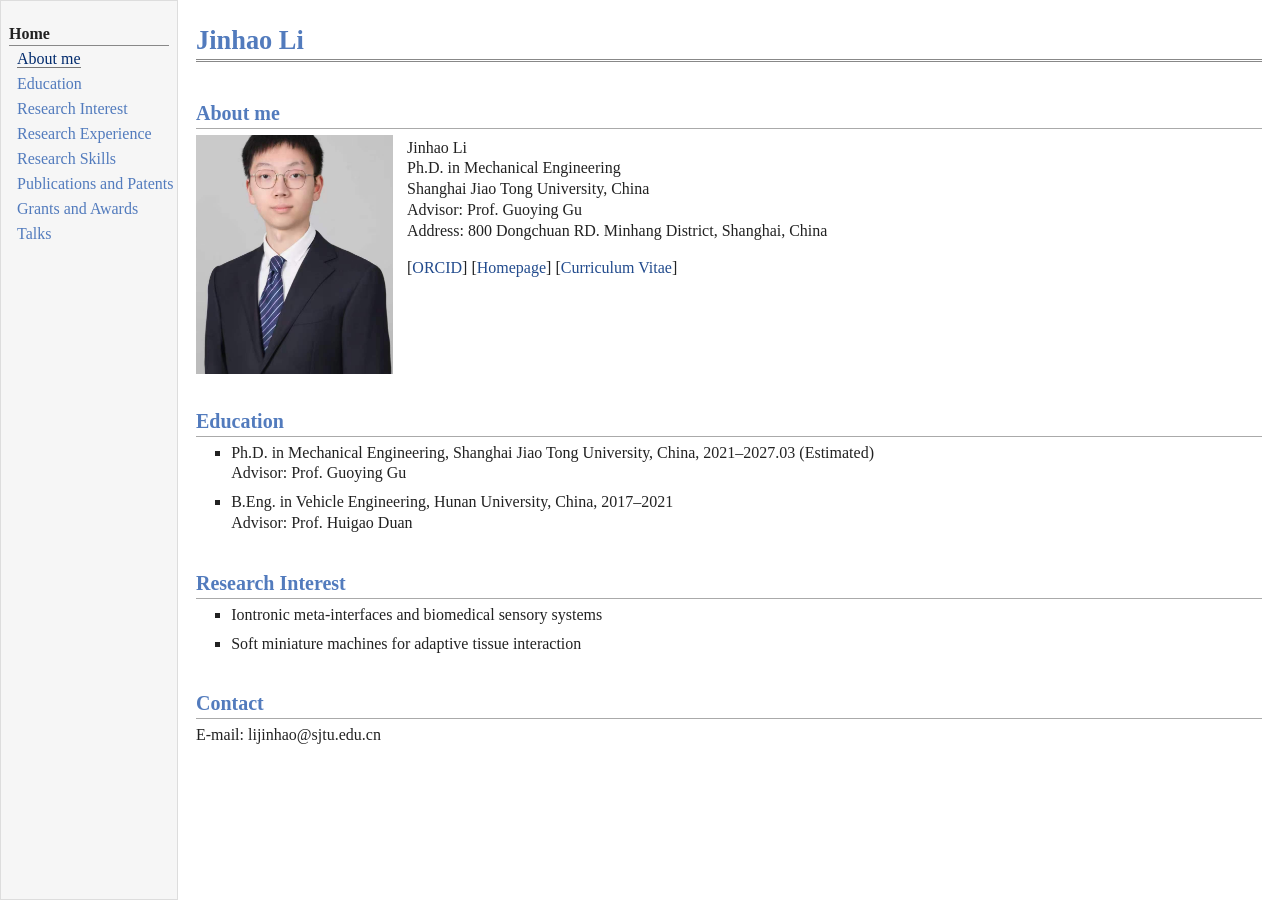
==== commit d0a24e21: "Add About me section and address" ====
--- a/index.html
+++ b/index.html
@@ -10,16 +10,18 @@
 <body>
 <a class="skip" href="#layout-content">Skip to content</a>
 <div id="layout">
-<nav id="layout-menu" aria-label="CV sections"><div class="menu-category">Home</div><div class="menu-item"><a href="index.html" class="current" aria-current="page">Home</a></div><div class="menu-item"><a href="index.html#education">Education</a></div><div class="menu-item"><a href="index.html#research-interest">Research Interest</a></div><div class="menu-item"><a href="research-experience.html">Research Experience</a></div><div class="menu-item"><a href="research-skills.html">Research Skills</a></div><div class="menu-item"><a href="publications.html">Publications and Patents</a></div><div class="menu-item"><a href="grants-and-awards.html">Grants and Awards</a></div><div class="menu-item"><a href="talks.html">Talks</a></div></nav>
+<nav id="layout-menu" aria-label="CV sections"><div class="menu-category">Home</div><div class="menu-item"><a href="index.html" class="current" aria-current="page">About me</a></div><div class="menu-item"><a href="index.html#education">Education</a></div><div class="menu-item"><a href="index.html#research-interest">Research Interest</a></div><div class="menu-item"><a href="research-experience.html">Research Experience</a></div><div class="menu-item"><a href="research-skills.html">Research Skills</a></div><div class="menu-item"><a href="publications.html">Publications and Patents</a></div><div class="menu-item"><a href="grants-and-awards.html">Grants and Awards</a></div><div class="menu-item"><a href="talks.html">Talks</a></div></nav>
 <main id="layout-content">
 <div id="toptitle"><h1>Jinhao Li</h1></div>
+<h2 id="about-me">About me</h2>
 <div class="profile">
 <div class="portrait-frame"><img src="portrait.jpg" alt="Portrait of Jinhao Li" width="197" height="239"></div>
 <div class="profile-text">
 <p>Jinhao Li<br>
 Ph.D. in Mechanical Engineering<br>
 Shanghai Jiao Tong University, China<br>
-Advisor: Prof. Guoying Gu</p>
+Advisor: Prof. Guoying Gu<br>
+Address: 800 Dongchuan RD. Minhang District, Shanghai, China</p>
 <p>[<a href="https://orcid.org/0009-0001-1535-3664">ORCID</a>]
 [<a href="https://softrobotics.sjtu.edu.cn/">Homepage</a>]
 [<a href="CV_Jinhao_Li.pdf">Curriculum Vitae</a>]</p>
